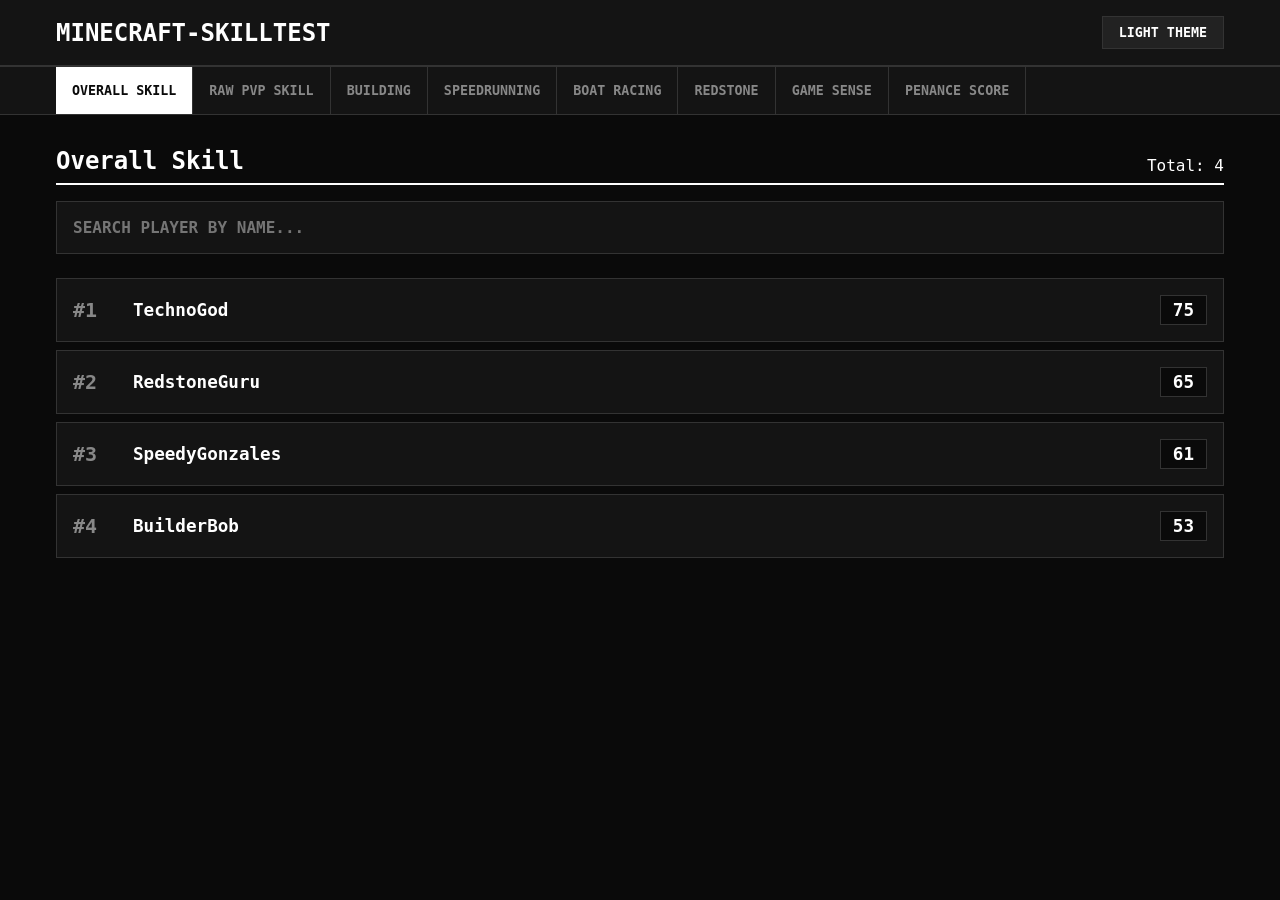
==== index.html @ a8b919a3 "Add files via upload" ====
<!DOCTYPE html>
<html lang="en" data-theme="dark">
<head>
    <meta charset="UTF-8">
    <meta name="viewport" content="width=device-width, initial-scale=1.0">
    <title>Minecraft-SkillTest</title>
    <link rel="stylesheet" href="./styles.css">
</head>
<body>
    <header class="header">
        <div class="container header-flex">
            <h1>Minecraft-SkillTest</h1>
            <button id="theme-btn" class="btn">Light Theme</button>
        </div>
    </header>

    <nav class="nav">
        <div class="container nav-scroll">
            <button class="nav-btn active" data-cat="overall">Overall Skill</button>
            <button class="nav-btn" data-cat="raw_pvp_skill">Raw PvP Skill</button>
            <button class="nav-btn" data-cat="building">Building</button>
            <button class="nav-btn" data-cat="speedrunning">Speedrunning</button>
            <button class="nav-btn" data-cat="boat_racing">Boat Racing</button>
            <button class="nav-btn" data-cat="redstone">Redstone</button>
            <button class="nav-btn" data-cat="game_sense">Game Sense</button>
            <button class="nav-btn" data-cat="penance_score">Penance Score</button>
        </div>
    </nav>

    <main class="container main-content">
        <div class="title-bar">
            <h2 id="view-title">Overall Skill</h2>
            <span id="player-count">Loading...</span>
        </div>
        
        <div class="search-container">
            <input type="text" id="search-input" placeholder="SEARCH PLAYER BY NAME..." autocomplete="off">
        </div>

        <div id="list-container" class="list-wrapper"></div>
    </main>

    <div id="modal" class="modal-bg" style="display: none;">
        <div class="modal-window">
            <div class="modal-header">
                <h2 id="modal-name">Player Name</h2>
                <button id="modal-remove" class="btn btn-remove">Remove</button>
            </div>
            <div id="modal-stats" class="modal-grid"></div>
        </div>
    </div>

    <script src="./app.js"></script>
</body>
</html>
---- styles.css ----
* {
    margin: 0;
    padding: 0;
    box-sizing: border-box;
    border-radius: 0 !important;
    font-family: monospace, sans-serif;
}

:root {
    --bg: #0a0a0a;
    --panel: #141414;
    --border: #333333;
    --text: #ffffff;
    --text-dim: #888888;
    --btn: #222222;
    --btn-hover: #eeeeee;
    --btn-hover-text: #000000;
}

[data-theme="light"] {
    --bg: #f0f0f0;
    --panel: #ffffff;
    --border: #cccccc;
    --text: #000000;
    --text-dim: #555555;
    --btn: #dddddd;
    --btn-hover: #111111;
    --btn-hover-text: #ffffff;
}

body {
    background-color: var(--bg);
    color: var(--text);
    min-height: 100vh;
}

.container {
    max-width: 1200px;
    margin: 0 auto;
    padding: 0 1rem;
}

.header {
    background: var(--panel);
    border-bottom: 2px solid var(--border);
    padding: 1rem 0;
}

.header-flex {
    display: flex;
    justify-content: space-between;
    align-items: center;
}

.header h1 {
    font-size: 1.5rem;
    text-transform: uppercase;
}

.btn {
    background: var(--btn);
    color: var(--text);
    border: 1px solid var(--border);
    padding: 0.5rem 1rem;
    cursor: pointer;
    font-weight: bold;
    text-transform: uppercase;
}

.btn:hover {
    background: var(--btn-hover);
    color: var(--btn-hover-text);
}

.btn-remove {
    background: #ff3333;
    color: #ffffff;
    border: none;
}

.btn-remove:hover {
    background: #cc0000;
    color: #ffffff;
}

.nav {
    background: var(--panel);
    border-bottom: 1px solid var(--border);
}

.nav-scroll {
    display: flex;
    overflow-x: auto;
}

.nav-btn {
    background: transparent;
    color: var(--text-dim);
    border: none;
    border-right: 1px solid var(--border);
    padding: 1rem;
    cursor: pointer;
    white-space: nowrap;
    text-transform: uppercase;
    font-weight: bold;
}

.nav-btn.active, .nav-btn:hover {
    background: var(--text);
    color: var(--bg);
}

.main-content {
    padding-top: 2rem;
    padding-bottom: 2rem;
}

.title-bar {
    display: flex;
    justify-content: space-between;
    align-items: flex-end;
    margin-bottom: 1rem;
    border-bottom: 2px solid var(--text);
    padding-bottom: 0.5rem;
}

.search-container {
    margin-bottom: 1.5rem;
}

#search-input {
    width: 100%;
    padding: 1rem;
    background: var(--panel);
    border: 1px solid var(--border);
    color: var(--text);
    font-size: 1rem;
    font-weight: bold;
    text-transform: uppercase;
}

#search-input:focus {
    border-color: var(--text);
    outline: none;
}

.list-wrapper {
    display: flex;
    flex-direction: column;
    gap: 0.5rem;
}

.list-row {
    display: flex;
    align-items: center;
    background: var(--panel);
    border: 1px solid var(--border);
    padding: 1rem;
    cursor: pointer;
    transition: border-color 0.1s ease;
}

.list-row:hover {
    border-color: var(--text);
}

.list-rank {
    width: 60px;
    font-size: 1.25rem;
    font-weight: bold;
    color: var(--text-dim);
}

.list-name {
    flex: 1;
    font-size: 1.1rem;
    font-weight: bold;
}

.list-score {
    font-size: 1.1rem;
    font-weight: bold;
    background: var(--bg);
    padding: 0.25rem 0.75rem;
    border: 1px solid var(--border);
}

.modal-bg {
    position: fixed;
    top: 0;
    left: 0;
    width: 100vw;
    height: 100vh;
    background: rgba(0,0,0,0.8);
    align-items: center;
    justify-content: center;
    z-index: 1000;
}

.modal-window {
    background: var(--bg);
    border: 2px solid var(--border);
    width: 100%;
    max-width: 500px;
    padding: 1.5rem;
}

.modal-header {
    display: flex;
    justify-content: space-between;
    align-items: center;
    margin-bottom: 1.5rem;
    border-bottom: 1px solid var(--border);
    padding-bottom: 0.5rem;
}

.modal-grid {
    display: grid;
    grid-template-columns: 1fr 1fr;
    gap: 1rem;
}

.stat-box {
    background: var(--panel);
    border: 1px solid var(--border);
    padding: 0.5rem;
}

.stat-name {
    font-size: 0.7rem;
    color: var(--text-dim);
    text-transform: uppercase;
}

.stat-val {
    font-size: 1.2rem;
    font-weight: bold;
}
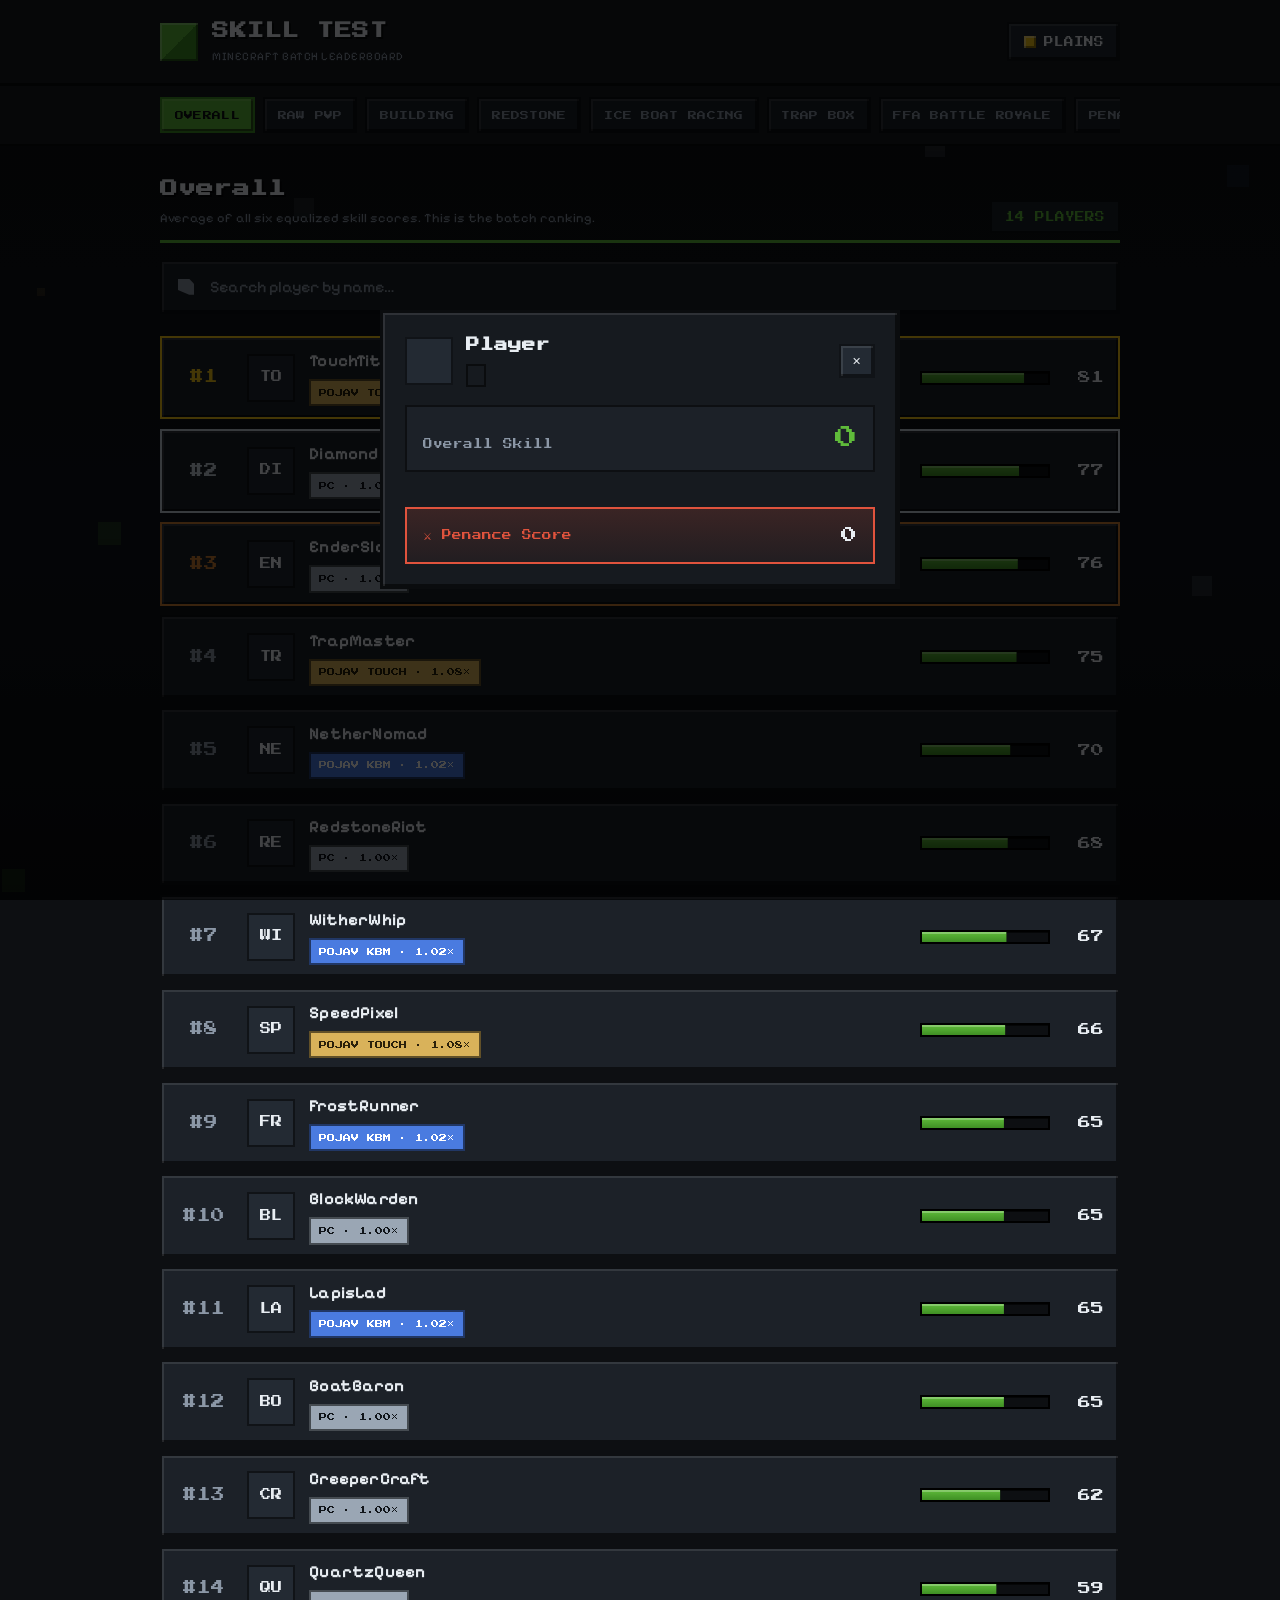
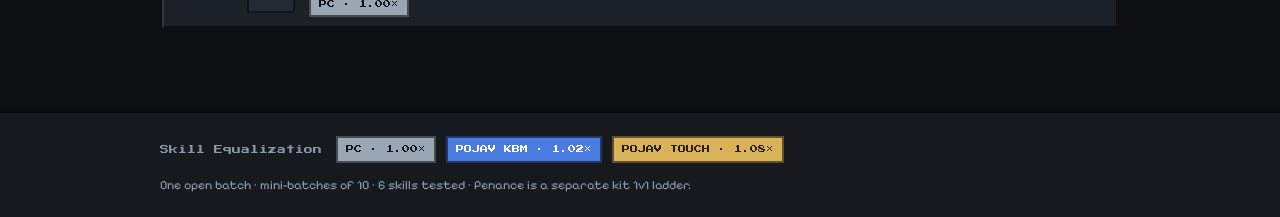
==== commit a1aa3940: "Redesign as polished Minecraft in-game UI skill-test leaderboard - Blocky pixel world: beveled slots" ====
--- a/index.html
+++ b/index.html
@@ -1,55 +1,95 @@
 <!DOCTYPE html>
 <html lang="en" data-theme="dark">
 <head>
-    <meta charset="UTF-8">
-    <meta name="viewport" content="width=device-width, initial-scale=1.0">
-    <title>Minecraft-SkillTest</title>
-    <link rel="stylesheet" href="./styles.css">
+  <meta charset="UTF-8">
+  <meta name="viewport" content="width=device-width, initial-scale=1.0">
+  <title>Minecraft Skill Test — Batch Leaderboard</title>
+  <meta name="description" content="Open Minecraft skill-test batch leaderboard. Players ranked by equalized scores across six tested skills.">
+  <link rel="preconnect" href="https://fonts.googleapis.com">
+  <link rel="preconnect" href="https://fonts.gstatic.com" crossorigin>
+  <link href="https://fonts.googleapis.com/css2?family=Press+Start+2P&family=Pixelify+Sans:wght@400;500;600;700&display=swap" rel="stylesheet">
+  <link rel="stylesheet" href="./styles.css">
 </head>
 <body>
-    <header class="header">
-        <div class="container header-flex">
-            <h1>Minecraft-SkillTest</h1>
-            <button id="theme-btn" class="btn">Light Theme</button>
+  <canvas id="bg-canvas" aria-hidden="true"></canvas>
+
+  <header class="site-header">
+    <div class="container header-inner">
+      <div class="brand">
+        <span class="brand-block" aria-hidden="true"></span>
+        <div class="brand-text">
+          <h1>SKILL TEST</h1>
+          <p class="brand-sub">Minecraft Batch Leaderboard</p>
         </div>
-    </header>
+      </div>
+      <button id="theme-btn" class="pixel-btn theme-toggle" type="button" aria-label="Toggle theme">
+        <span class="theme-icon" aria-hidden="true"></span>
+        <span class="theme-label">PLAINS</span>
+      </button>
+    </div>
+  </header>
 
-    <nav class="nav">
-        <div class="container nav-scroll">
-            <button class="nav-btn active" data-cat="overall">Overall Skill</button>
-            <button class="nav-btn" data-cat="raw_pvp_skill">Raw PvP Skill</button>
-            <button class="nav-btn" data-cat="building">Building</button>
-            <button class="nav-btn" data-cat="speedrunning">Speedrunning</button>
-            <button class="nav-btn" data-cat="boat_racing">Boat Racing</button>
-            <button class="nav-btn" data-cat="redstone">Redstone</button>
-            <button class="nav-btn" data-cat="game_sense">Game Sense</button>
-            <button class="nav-btn" data-cat="penance_score">Penance Score</button>
-        </div>
-    </nav>
+  <nav class="cat-nav" aria-label="Skill categories">
+    <div class="container cat-scroll" id="cat-tabs"></div>
+  </nav>
 
-    <main class="container main-content">
-        <div class="title-bar">
-            <h2 id="view-title">Overall Skill</h2>
-            <span id="player-count">Loading...</span>
-        </div>
-        
-        <div class="search-container">
-            <input type="text" id="search-input" placeholder="SEARCH PLAYER BY NAME..." autocomplete="off">
-        </div>
+  <main class="container main">
+    <section class="board-head">
+      <div>
+        <h2 id="view-title">Overall Skill</h2>
+        <p id="view-desc" class="view-desc"></p>
+      </div>
+      <div class="board-meta">
+        <span id="player-count" class="count-pill">—</span>
+      </div>
+    </section>
 
-        <div id="list-container" class="list-wrapper"></div>
-    </main>
-
-    <div id="modal" class="modal-bg" style="display: none;">
-        <div class="modal-window">
-            <div class="modal-header">
-                <h2 id="modal-name">Player Name</h2>
-                <button id="modal-remove" class="btn btn-remove">Remove</button>
-            </div>
-            <div id="modal-stats" class="modal-grid"></div>
-        </div>
+    <div class="search-wrap">
+      <span class="search-icon" aria-hidden="true"></span>
+      <input type="search" id="search-input" placeholder="Search player by name…" autocomplete="off" aria-label="Search players">
     </div>
 
-    <script src="./app.js"></script>
+    <ol id="list-container" class="rank-list" aria-live="polite"></ol>
+
+    <p id="empty-state" class="empty-state" hidden>No players match that name.</p>
+  </main>
+
+  <footer class="site-footer">
+    <div class="container footer-inner">
+      <div class="legend">
+        <span class="legend-title">Skill Equalization</span>
+        <span class="badge badge-pc">PC · 1.00×</span>
+        <span class="badge badge-kbm">Pojav KBM · 1.02×</span>
+        <span class="badge badge-touch">Pojav Touch · 1.08×</span>
+      </div>
+      <p class="footer-note">One open batch · mini-batches of 10 · 6 skills tested · Penance is a separate kit 1v1 ladder.</p>
+    </div>
+  </footer>
+
+  <div id="modal" class="modal-bg" hidden>
+    <div class="modal-window" role="dialog" aria-modal="true" aria-labelledby="modal-name">
+      <div class="modal-header">
+        <div class="modal-id">
+          <img id="modal-head" class="modal-head" alt="" width="48" height="48" src="data:image/svg+xml,%3Csvg xmlns='http://www.w3.org/2000/svg' width='48' height='48'%3E%3C/svg%3E">
+          <div>
+            <h3 id="modal-name">Player</h3>
+            <span id="modal-platform" class="badge"></span>
+          </div>
+        </div>
+        <button id="modal-close" class="pixel-btn modal-close" type="button" aria-label="Close">✕</button>
+      </div>
+      <div class="modal-overall">
+        <span class="modal-overall-label">Overall Skill</span>
+        <span id="modal-overall" class="modal-overall-val">0</span>
+      </div>
+      <div id="modal-stats" class="stat-grid"></div>
+      <div id="modal-penance" class="penance-row" hidden>
+        <span class="penance-label">⚔ Penance Score</span>
+        <span id="modal-penance-val" class="penance-val">0</span>
+      </div>
+    </div>
+  </div>
+
+  <script src="./app.js"></script>
 </body>
 </html>
--- a/styles.css
+++ b/styles.css
@@ -1,238 +1,419 @@
-* {
-    margin: 0;
-    padding: 0;
-    box-sizing: border-box;
-    border-radius: 0 !important;
-    font-family: monospace, sans-serif;
-}
+/* ============================================================
+   Minecraft Skill Test — in-game UI world
+   Right angles only. Beveled slots. Grass-green accent.
+   ============================================================ */
 
 :root {
-    --bg: #0a0a0a;
-    --panel: #141414;
-    --border: #333333;
-    --text: #ffffff;
-    --text-dim: #888888;
-    --btn: #222222;
-    --btn-hover: #eeeeee;
-    --btn-hover-text: #000000;
+  --bg: #0d0f12;
+  --bg-grad: #0d0f12 0%, #11151a 60%, #0a0c0f 100%;
+  --panel: #161a1f;
+  --slot: #1c2128;
+  --slot-2: #232a33;
+  --line-light: rgba(255, 255, 255, 0.10);
+  --line-dark: rgba(0, 0, 0, 0.55);
+  --text: #e8edf2;
+  --text-dim: #8b97a6;
+  --grass: #5fbb3a;
+  --grass-dk: #3f8f24;
+  --gold: #f5c518;
+  --silver: #c7d0db;
+  --bronze: #cd7f32;
+  --lapis: #4a7be0;
+  --sand: #d9b25a;
+  --stone: #9aa6b4;
+  --danger: #e0533d;
+  --shadow: 0 10px 30px rgba(0, 0, 0, 0.45);
+  --font-pixel: "Press Start 2P", monospace;
+  --font-body: "Pixelify Sans", "Inter", system-ui, -apple-system, sans-serif;
 }
 
 [data-theme="light"] {
-    --bg: #f0f0f0;
-    --panel: #ffffff;
-    --border: #cccccc;
-    --text: #000000;
-    --text-dim: #555555;
-    --btn: #dddddd;
-    --btn-hover: #111111;
-    --btn-hover-text: #ffffff;
-}
+  --bg: #d7e0cd;
+  --bg-grad: #d7e0cd 0%, #e7ecdf 55%, #cdd8c1 100%;
+  --panel: #eef2ea;
+  --slot: #ffffff;
+  --slot-2: #f3f6ef;
+  --line-light: rgba(255, 255, 255, 0.9);
+  --line-dark: rgba(70, 90, 60, 0.35);
+  --text: #1c241c;
+  --text-dim: #5c6b54;
+  --grass: #3f8f24;
+  --grass-dk: #2f6e1a;
+  --shadow: 0 10px 30px rgba(60, 80, 50, 0.25);
+}
+
+* { margin: 0; padding: 0; box-sizing: border-box; border-radius: 0 !important; }
+
+html { scroll-behavior: smooth; }
 
 body {
-    background-color: var(--bg);
-    color: var(--text);
-    min-height: 100vh;
-}
-
-.container {
-    max-width: 1200px;
-    margin: 0 auto;
-    padding: 0 1rem;
-}
-
-.header {
-    background: var(--panel);
-    border-bottom: 2px solid var(--border);
-    padding: 1rem 0;
-}
-
-.header-flex {
-    display: flex;
-    justify-content: space-between;
-    align-items: center;
-}
-
-.header h1 {
-    font-size: 1.5rem;
-    text-transform: uppercase;
-}
-
-.btn {
-    background: var(--btn);
-    color: var(--text);
-    border: 1px solid var(--border);
-    padding: 0.5rem 1rem;
-    cursor: pointer;
-    font-weight: bold;
-    text-transform: uppercase;
-}
-
-.btn:hover {
-    background: var(--btn-hover);
-    color: var(--btn-hover-text);
-}
-
-.btn-remove {
-    background: #ff3333;
-    color: #ffffff;
-    border: none;
-}
-
-.btn-remove:hover {
-    background: #cc0000;
-    color: #ffffff;
-}
-
-.nav {
-    background: var(--panel);
-    border-bottom: 1px solid var(--border);
-}
-
-.nav-scroll {
-    display: flex;
-    overflow-x: auto;
-}
-
-.nav-btn {
-    background: transparent;
-    color: var(--text-dim);
-    border: none;
-    border-right: 1px solid var(--border);
-    padding: 1rem;
-    cursor: pointer;
-    white-space: nowrap;
-    text-transform: uppercase;
-    font-weight: bold;
-}
-
-.nav-btn.active, .nav-btn:hover {
-    background: var(--text);
-    color: var(--bg);
-}
-
-.main-content {
-    padding-top: 2rem;
-    padding-bottom: 2rem;
-}
-
-.title-bar {
-    display: flex;
-    justify-content: space-between;
-    align-items: flex-end;
-    margin-bottom: 1rem;
-    border-bottom: 2px solid var(--text);
-    padding-bottom: 0.5rem;
-}
-
-.search-container {
-    margin-bottom: 1.5rem;
-}
-
+  font-family: var(--font-body);
+  background: var(--bg);
+  background-image: linear-gradient(var(--bg-grad));
+  background-attachment: fixed;
+  color: var(--text);
+  min-height: 100vh;
+  line-height: 1.5;
+  -webkit-font-smoothing: antialiased;
+  overflow-x: hidden;
+}
+
+#bg-canvas {
+  position: fixed;
+  inset: 0;
+  width: 100%;
+  height: 100%;
+  z-index: 0;
+  pointer-events: none;
+  opacity: 0.5;
+}
+
+.container { width: min(960px, 92vw); margin: 0 auto; }
+
+/* ---------- Bevel helper (Minecraft slot look) ---------- */
+.bevel,
+.pixel-btn,
+.cat-tab,
+.rank-row,
+.search-wrap,
+.modal-window,
+.stat-cell {
+  box-shadow:
+    inset 2px 2px 0 var(--line-light),
+    inset -2px -2px 0 var(--line-dark);
+}
+
+/* ---------- Header ---------- */
+.site-header {
+  position: relative;
+  z-index: 2;
+  background: var(--panel);
+  border-bottom: 3px solid var(--line-dark);
+  box-shadow: 0 4px 0 rgba(0, 0, 0, 0.35);
+}
+.header-inner {
+  display: flex;
+  align-items: center;
+  justify-content: space-between;
+  padding: 1.1rem 0;
+  gap: 1rem;
+}
+.brand { display: flex; align-items: center; gap: 0.9rem; }
+.brand-block {
+  width: 38px; height: 38px;
+  background:
+    linear-gradient(135deg, var(--grass) 0 50%, var(--grass-dk) 50% 100%);
+  box-shadow: inset 2px 2px 0 rgba(255,255,255,.25), inset -2px -2px 0 rgba(0,0,0,.4);
+  animation: bob 3.2s ease-in-out infinite;
+}
+@keyframes bob { 0%,100% { transform: translateY(0); } 50% { transform: translateY(-4px); } }
+.brand-text h1 {
+  font-family: var(--font-pixel);
+  font-size: 1.05rem;
+  letter-spacing: 0.5px;
+  color: var(--text);
+  text-shadow: 2px 2px 0 var(--line-dark);
+}
+.brand-sub {
+  font-size: 0.72rem;
+  color: var(--text-dim);
+  letter-spacing: 0.5px;
+  margin-top: 0.35rem;
+  text-transform: uppercase;
+}
+
+/* ---------- Pixel buttons ---------- */
+.pixel-btn {
+  font-family: var(--font-pixel);
+  font-size: 0.6rem;
+  color: var(--text);
+  background: var(--slot-2);
+  border: 2px solid var(--line-dark);
+  padding: 0.7rem 0.9rem;
+  cursor: pointer;
+  display: inline-flex;
+  align-items: center;
+  gap: 0.5rem;
+  text-transform: uppercase;
+  transition: transform 0.08s ease, background 0.15s ease;
+}
+.pixel-btn:hover { background: var(--slot); transform: translateY(-1px); }
+.pixel-btn:active { transform: translateY(1px); box-shadow: inset 3px 3px 0 var(--line-dark); }
+.theme-toggle .theme-icon {
+  width: 12px; height: 12px;
+  background: var(--gold);
+  box-shadow: inset 2px 2px 0 rgba(255,255,255,.4), inset -2px -2px 0 rgba(0,0,0,.4);
+}
+[data-theme="light"] .theme-toggle .theme-icon { background: #f2c94c; border-radius: 50% !important; }
+
+/* ---------- Category nav ---------- */
+.cat-nav {
+  position: relative;
+  z-index: 2;
+  background: var(--panel);
+  border-bottom: 2px solid var(--line-dark);
+}
+.cat-scroll {
+  display: flex;
+  gap: 0.5rem;
+  overflow-x: auto;
+  padding: 0.7rem 0;
+  scrollbar-width: thin;
+}
+.cat-tab {
+  flex: 0 0 auto;
+  font-family: var(--font-pixel);
+  font-size: 0.55rem;
+  letter-spacing: 0.3px;
+  color: var(--text-dim);
+  background: var(--slot);
+  border: 2px solid var(--line-dark);
+  padding: 0.7rem 0.8rem;
+  cursor: pointer;
+  white-space: nowrap;
+  text-transform: uppercase;
+  transition: color 0.12s ease, background 0.12s ease, transform 0.08s ease;
+}
+.cat-tab:hover { color: var(--text); transform: translateY(-1px); }
+.cat-tab.active {
+  color: #0d0f12;
+  background: var(--grass);
+  border-color: var(--grass-dk);
+  text-shadow: none;
+}
+[data-theme="light"] .cat-tab.active { color: #fff; }
+
+/* ---------- Main ---------- */
+.main { position: relative; z-index: 2; padding: 1.8rem 0 3rem; }
+.board-head {
+  display: flex;
+  align-items: flex-end;
+  justify-content: space-between;
+  gap: 1rem;
+  margin-bottom: 1.1rem;
+  border-bottom: 3px solid var(--grass);
+  padding-bottom: 0.7rem;
+}
+.board-head h2 {
+  font-family: var(--font-pixel);
+  font-size: 1.1rem;
+  color: var(--text);
+  text-shadow: 2px 2px 0 var(--line-dark);
+}
+.view-desc { font-size: 0.8rem; color: var(--text-dim); margin-top: 0.5rem; max-width: 60ch; }
+.count-pill {
+  font-family: var(--font-pixel);
+  font-size: 0.6rem;
+  background: var(--slot);
+  border: 2px solid var(--line-dark);
+  padding: 0.6rem 0.8rem;
+  color: var(--grass);
+  white-space: nowrap;
+}
+
+/* ---------- Search ---------- */
+.search-wrap {
+  position: relative;
+  background: var(--slot);
+  border: 2px solid var(--line-dark);
+  margin-bottom: 1.4rem;
+  display: flex;
+  align-items: center;
+}
+.search-icon {
+  width: 16px; height: 16px;
+  margin-left: 1rem;
+  background: var(--text-dim);
+  clip-path: polygon(0 0, 70% 0, 100% 30%, 100% 100%, 70% 100%, 0 70%);
+  flex: 0 0 auto;
+}
 #search-input {
-    width: 100%;
-    padding: 1rem;
-    background: var(--panel);
-    border: 1px solid var(--border);
-    color: var(--text);
-    font-size: 1rem;
-    font-weight: bold;
-    text-transform: uppercase;
-}
-
-#search-input:focus {
-    border-color: var(--text);
-    outline: none;
-}
-
-.list-wrapper {
-    display: flex;
-    flex-direction: column;
-    gap: 0.5rem;
-}
-
-.list-row {
-    display: flex;
-    align-items: center;
-    background: var(--panel);
-    border: 1px solid var(--border);
-    padding: 1rem;
-    cursor: pointer;
-    transition: border-color 0.1s ease;
-}
-
-.list-row:hover {
-    border-color: var(--text);
-}
-
-.list-rank {
-    width: 60px;
-    font-size: 1.25rem;
-    font-weight: bold;
-    color: var(--text-dim);
-}
-
-.list-name {
-    flex: 1;
-    font-size: 1.1rem;
-    font-weight: bold;
-}
-
-.list-score {
-    font-size: 1.1rem;
-    font-weight: bold;
-    background: var(--bg);
-    padding: 0.25rem 0.75rem;
-    border: 1px solid var(--border);
-}
-
+  flex: 1;
+  background: transparent;
+  border: none;
+  outline: none;
+  color: var(--text);
+  font-family: var(--font-body);
+  font-size: 1rem;
+  font-weight: 600;
+  padding: 0.95rem 1rem;
+}
+#search-input::placeholder { color: var(--text-dim); font-weight: 500; }
+
+/* ---------- Rank list ---------- */
+.rank-list { list-style: none; display: flex; flex-direction: column; gap: 0.6rem; }
+.rank-row {
+  display: grid;
+  grid-template-columns: 56px 48px 1fr auto;
+  align-items: center;
+  gap: 0.9rem;
+  background: var(--slot);
+  border: 2px solid var(--line-dark);
+  padding: 0.7rem 0.9rem;
+  cursor: pointer;
+  transition: transform 0.1s ease, border-color 0.12s ease, background 0.12s ease;
+  animation: rise 0.4s cubic-bezier(0.16, 1, 0.3, 1) both;
+}
+@keyframes rise {
+  from { opacity: 0; transform: translateY(14px); }
+  to { opacity: 1; transform: translateY(0); }
+}
+.rank-row:hover { transform: translateY(-2px); border-color: var(--grass); background: var(--slot-2); }
+.rank-row:focus-visible { outline: 3px solid var(--grass); outline-offset: 2px; }
+
+.rank-num {
+  font-family: var(--font-pixel);
+  font-size: 0.85rem;
+  text-align: center;
+  color: var(--text-dim);
+}
+.rank-row.top1 .rank-num { color: var(--gold); }
+.rank-row.top2 .rank-num { color: var(--silver); }
+.rank-row.top3 .rank-num { color: var(--bronze); }
+.rank-row.top1, .rank-row.top2, .rank-row.top3 {
+  border-color: currentColor;
+}
+.rank-row.top1 { border-color: var(--gold); }
+.rank-row.top2 { border-color: var(--silver); }
+.rank-row.top3 { border-color: var(--bronze); }
+
+.avatar {
+  width: 48px; height: 48px;
+  background: var(--slot-2);
+  border: 2px solid var(--line-dark);
+  object-fit: cover;
+  image-rendering: pixelated;
+}
+.avatar-fallback {
+  display: flex; align-items: center; justify-content: center;
+  font-family: var(--font-pixel); font-size: 0.7rem; color: var(--text);
+}
+
+.player-main { min-width: 0; }
+.player-name {
+  font-weight: 800;
+  font-size: 1.05rem;
+  letter-spacing: 0.2px;
+  white-space: nowrap; overflow: hidden; text-overflow: ellipsis;
+}
+.player-sub { display: flex; align-items: center; gap: 0.5rem; margin-top: 0.3rem; }
+
+/* XP-bar score */
+.score-wrap { display: flex; align-items: center; gap: 0.7rem; }
+.xp-track {
+  width: 130px; height: 14px;
+  background: var(--line-dark);
+  border: 2px solid #000;
+  box-shadow: inset 1px 1px 0 rgba(0,0,0,.6);
+  overflow: hidden;
+}
+.xp-fill {
+  height: 100%;
+  width: 100%;
+  transform: scaleX(0);
+  transform-origin: left center;
+  background: linear-gradient(180deg, var(--grass) 0%, var(--grass-dk) 100%);
+  box-shadow: inset 0 2px 0 rgba(255,255,255,.25);
+  transition: transform 0.6s cubic-bezier(0.16, 1, 0.3, 1);
+}
+.score-num {
+  font-family: var(--font-pixel);
+  font-size: 0.8rem;
+  color: var(--text);
+  min-width: 42px;
+  text-align: right;
+}
+
+/* ---------- Badges ---------- */
+.badge {
+  font-family: var(--font-pixel);
+  font-size: 0.5rem;
+  padding: 0.35rem 0.5rem;
+  border: 2px solid var(--line-dark);
+  text-transform: uppercase;
+  white-space: nowrap;
+}
+.badge-pc { background: var(--stone); color: #11151a; }
+.badge-kbm { background: var(--lapis); color: #fff; }
+.badge-touch { background: var(--sand); color: #2a200a; }
+
+/* ---------- Empty ---------- */
+.empty-state {
+  text-align: center;
+  color: var(--text-dim);
+  font-family: var(--font-pixel);
+  font-size: 0.7rem;
+  padding: 3rem 1rem;
+}
+
+/* ---------- Footer ---------- */
+.site-footer {
+  position: relative; z-index: 2;
+  background: var(--panel);
+  border-top: 3px solid var(--line-dark);
+  margin-top: 2rem;
+  padding: 1.4rem 0;
+}
+.footer-inner { display: flex; flex-direction: column; gap: 0.8rem; }
+.legend { display: flex; flex-wrap: wrap; align-items: center; gap: 0.6rem; }
+.legend-title { font-family: var(--font-pixel); font-size: 0.55rem; color: var(--text-dim); margin-right: 0.3rem; }
+.footer-note { font-size: 0.78rem; color: var(--text-dim); }
+
+/* ---------- Modal ---------- */
 .modal-bg {
-    position: fixed;
-    top: 0;
-    left: 0;
-    width: 100vw;
-    height: 100vh;
-    background: rgba(0,0,0,0.8);
-    align-items: center;
-    justify-content: center;
-    z-index: 1000;
-}
-
+  position: fixed; inset: 0;
+  background: rgba(0, 0, 0, 0.72);
+  display: flex; align-items: center; justify-content: center;
+  z-index: 50; padding: 1rem;
+  animation: fade 0.2s ease both;
+}
+@keyframes fade { from { opacity: 0; } to { opacity: 1; } }
 .modal-window {
-    background: var(--bg);
-    border: 2px solid var(--border);
-    width: 100%;
-    max-width: 500px;
-    padding: 1.5rem;
-}
-
-.modal-header {
-    display: flex;
-    justify-content: space-between;
-    align-items: center;
-    margin-bottom: 1.5rem;
-    border-bottom: 1px solid var(--border);
-    padding-bottom: 0.5rem;
-}
-
-.modal-grid {
-    display: grid;
-    grid-template-columns: 1fr 1fr;
-    gap: 1rem;
-}
-
-.stat-box {
-    background: var(--panel);
-    border: 1px solid var(--border);
-    padding: 0.5rem;
-}
-
-.stat-name {
-    font-size: 0.7rem;
-    color: var(--text-dim);
-    text-transform: uppercase;
-}
-
-.stat-val {
-    font-size: 1.2rem;
-    font-weight: bold;
-}
+  width: min(520px, 94vw);
+  background: var(--panel);
+  border: 3px solid var(--line-dark);
+  padding: 1.4rem;
+  animation: pop 0.25s cubic-bezier(0.16, 1, 0.3, 1) both;
+}
+@keyframes pop { from { transform: scale(0.94); opacity: 0; } to { transform: scale(1); opacity: 1; } }
+.modal-header { display: flex; align-items: center; justify-content: space-between; gap: 1rem; margin-bottom: 1.2rem; }
+.modal-id { display: flex; align-items: center; gap: 0.8rem; }
+.modal-head { width: 48px; height: 48px; border: 2px solid var(--line-dark); image-rendering: pixelated; background: var(--slot-2); }
+.modal-header h3 { font-family: var(--font-pixel); font-size: 0.85rem; color: var(--text); margin-bottom: 0.4rem; }
+.modal-close { padding: 0.5rem 0.7rem; font-size: 0.7rem; }
+.modal-overall {
+  display: flex; align-items: baseline; justify-content: space-between;
+  background: var(--slot); border: 2px solid var(--line-dark);
+  padding: 0.9rem 1rem; margin-bottom: 1.1rem;
+}
+.modal-overall-label { font-family: var(--font-pixel); font-size: 0.6rem; color: var(--text-dim); }
+.modal-overall-val { font-family: var(--font-pixel); font-size: 1.4rem; color: var(--grass); }
+.stat-grid { display: grid; grid-template-columns: 1fr 1fr; gap: 0.7rem; }
+.stat-cell { background: var(--slot); border: 2px solid var(--line-dark); padding: 0.7rem 0.8rem; }
+.stat-name { font-size: 0.72rem; color: var(--text-dim); text-transform: uppercase; letter-spacing: 0.4px; margin-bottom: 0.5rem; }
+.stat-bar { height: 10px; background: var(--line-dark); border: 1px solid #000; overflow: hidden; margin-bottom: 0.4rem; }
+.stat-bar > span { display: block; height: 100%; background: linear-gradient(180deg, var(--grass), var(--grass-dk)); }
+.stat-val { font-family: var(--font-pixel); font-size: 0.7rem; color: var(--text); }
+.penance-row {
+  display: flex; align-items: center; justify-content: space-between;
+  margin-top: 1.1rem; padding: 0.9rem 1rem;
+  background: linear-gradient(180deg, rgba(224,83,61,.18), rgba(224,83,61,.06));
+  border: 2px solid var(--danger);
+}
+.penance-label { font-family: var(--font-pixel); font-size: 0.6rem; color: var(--danger); }
+.penance-val { font-family: var(--font-pixel); font-size: 1rem; color: var(--text); }
+
+/* ---------- Responsive ---------- */
+@media (max-width: 620px) {
+  .brand-text h1 { font-size: 0.8rem; }
+  .brand-sub { display: none; }
+  .board-head { flex-direction: column; align-items: flex-start; gap: 0.6rem; }
+  .rank-row { grid-template-columns: 40px 40px 1fr; }
+  .score-wrap { grid-column: 1 / -1; margin-top: 0.4rem; }
+  .xp-track { flex: 1; width: auto; }
+  .stat-grid { grid-template-columns: 1fr; }
+}
+
+@media (prefers-reduced-motion: reduce) {
+  *, *::before, *::after { animation: none !important; transition: none !important; }
+}
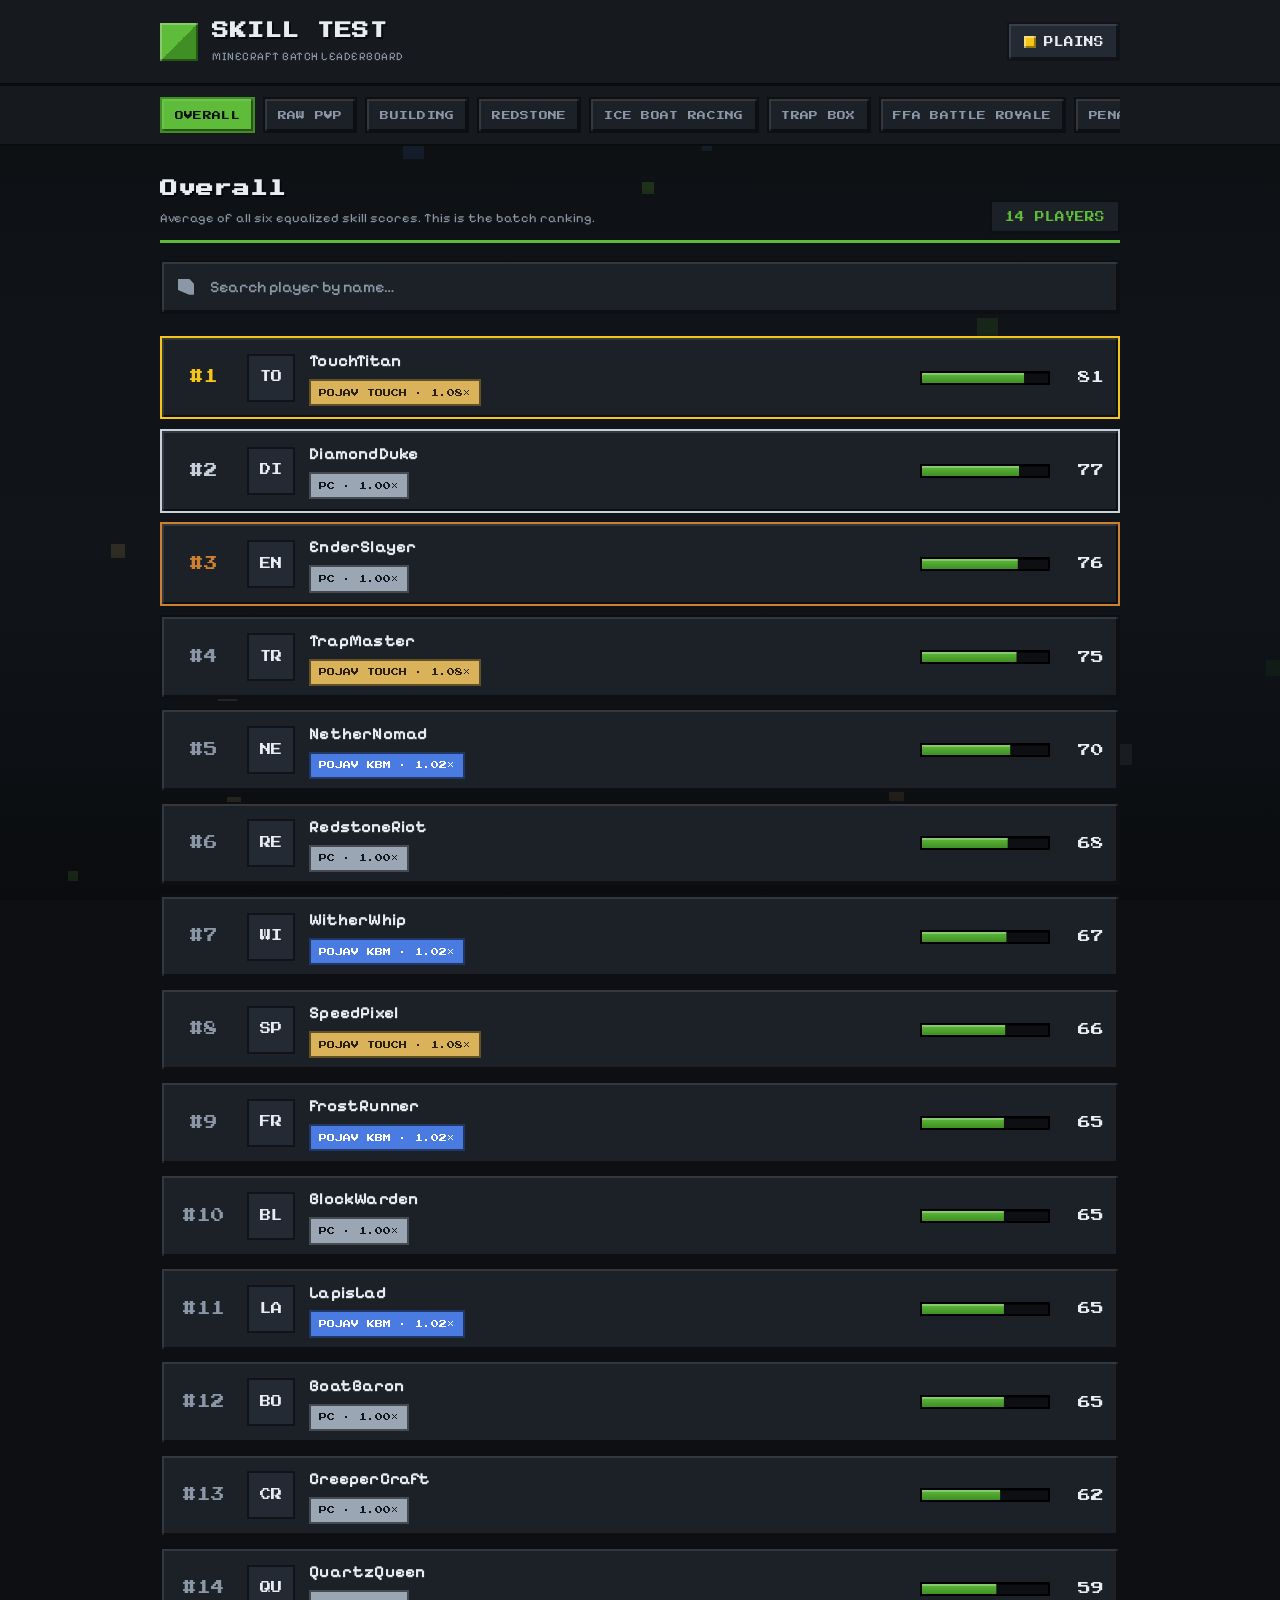
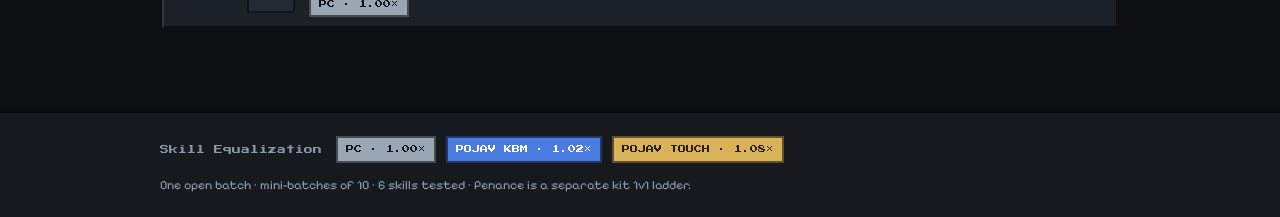
==== commit 2f1e5adc: "Replace hidden-attribute modal with class-based is-open toggle The hidden attribute was being overri" ====
--- a/index.html
+++ b/index.html
@@ -66,7 +66,7 @@
     </div>
   </footer>
 
-  <div id="modal" class="modal-bg" hidden>
+  <div id="modal" class="modal-bg">
     <div class="modal-window" role="dialog" aria-modal="true" aria-labelledby="modal-name">
       <div class="modal-header">
         <div class="modal-id">
@@ -83,7 +83,7 @@
         <span id="modal-overall" class="modal-overall-val">0</span>
       </div>
       <div id="modal-stats" class="stat-grid"></div>
-      <div id="modal-penance" class="penance-row" hidden>
+      <div id="modal-penance" class="penance-row">
         <span class="penance-label">⚔ Penance Score</span>
         <span id="modal-penance-val" class="penance-val">0</span>
       </div>
--- a/styles.css
+++ b/styles.css
@@ -363,10 +363,11 @@
 .modal-bg {
   position: fixed; inset: 0;
   background: rgba(0, 0, 0, 0.72);
-  display: flex; align-items: center; justify-content: center;
+  display: none;
+  align-items: center; justify-content: center;
   z-index: 50; padding: 1rem;
-  animation: fade 0.2s ease both;
-}
+}
+.modal-bg.is-open { display: flex; animation: fade 0.2s ease both; }
 @keyframes fade { from { opacity: 0; } to { opacity: 1; } }
 .modal-window {
   width: min(520px, 94vw);
@@ -395,11 +396,12 @@
 .stat-bar > span { display: block; height: 100%; background: linear-gradient(180deg, var(--grass), var(--grass-dk)); }
 .stat-val { font-family: var(--font-pixel); font-size: 0.7rem; color: var(--text); }
 .penance-row {
-  display: flex; align-items: center; justify-content: space-between;
+  display: none; align-items: center; justify-content: space-between;
   margin-top: 1.1rem; padding: 0.9rem 1rem;
   background: linear-gradient(180deg, rgba(224,83,61,.18), rgba(224,83,61,.06));
   border: 2px solid var(--danger);
 }
+.penance-row.is-visible { display: flex; }
 .penance-label { font-family: var(--font-pixel); font-size: 0.6rem; color: var(--danger); }
 .penance-val { font-family: var(--font-pixel); font-size: 1rem; color: var(--text); }
 
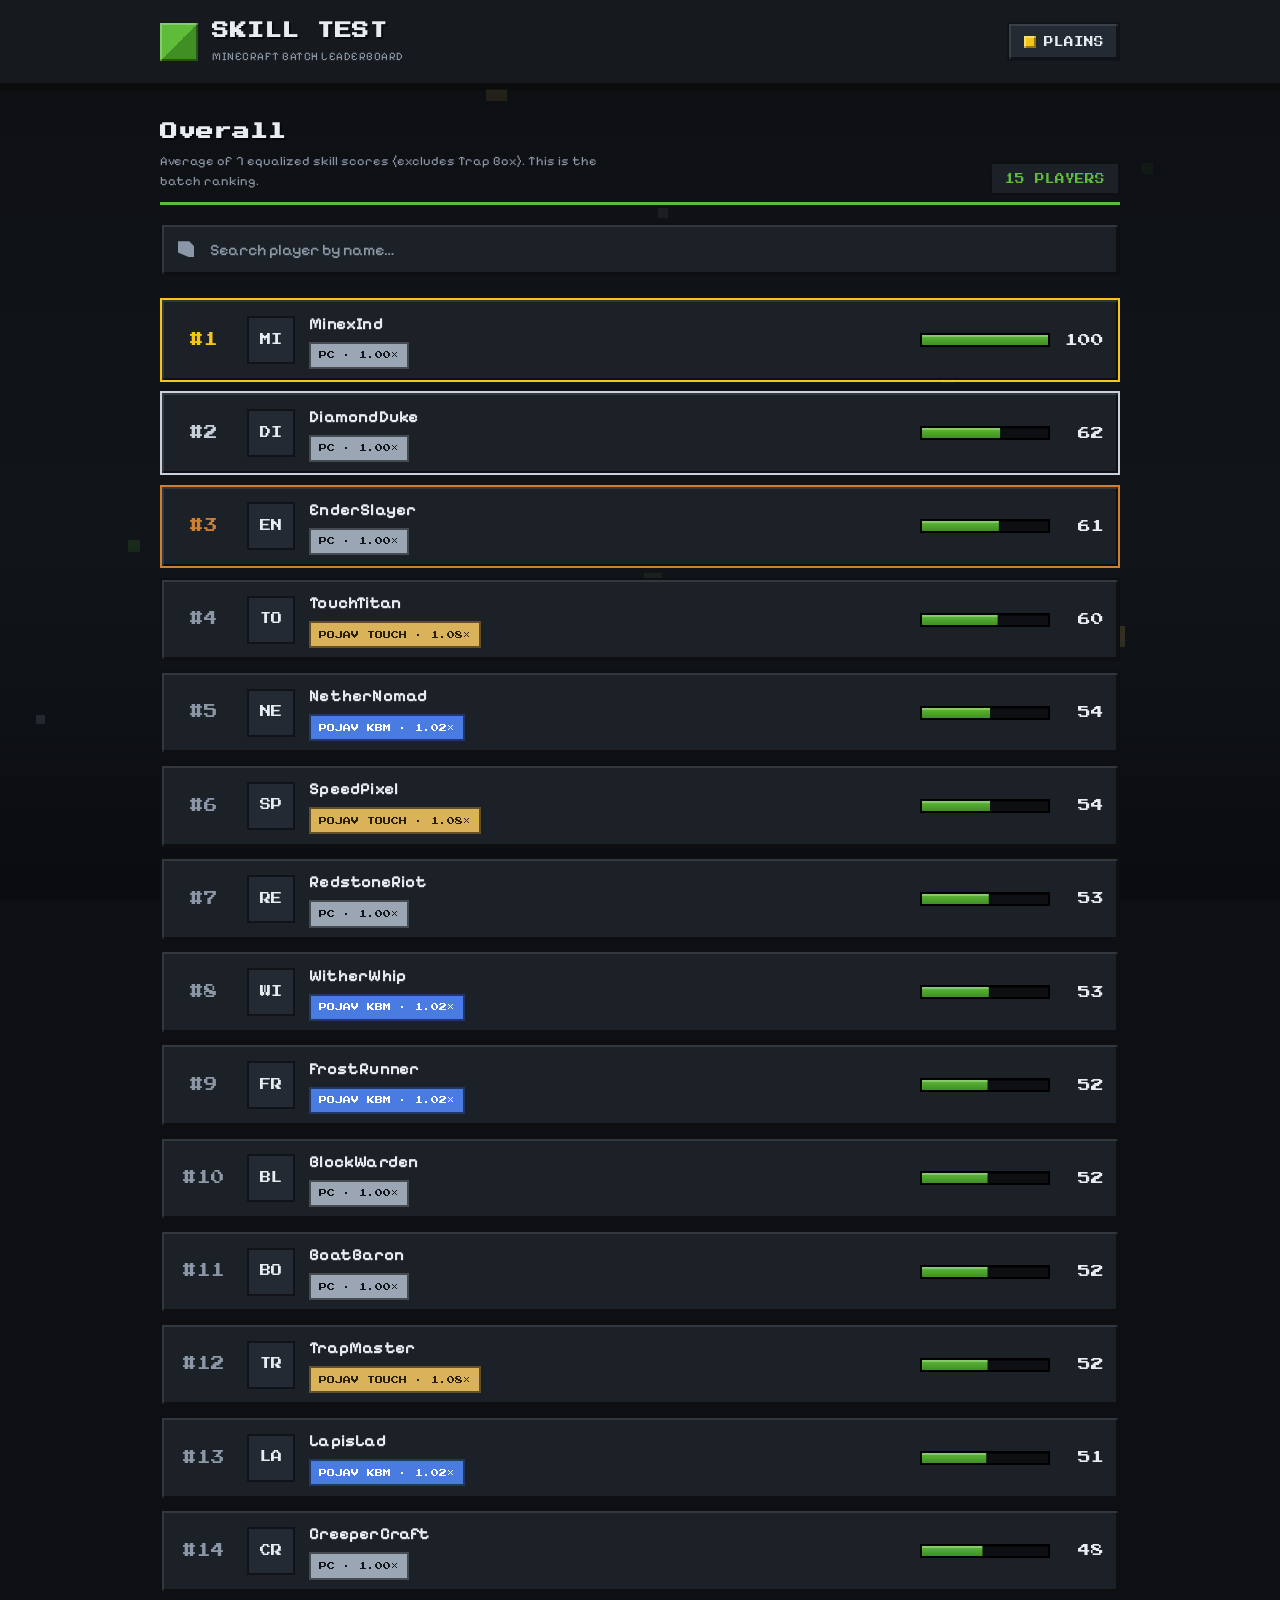
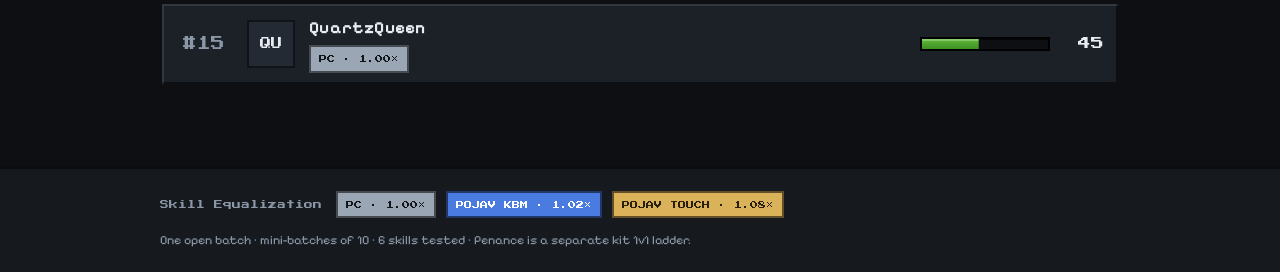
==== commit 0e70930a: "Add cache-busting to CSS link to force browser re-fetch Browser was serving cached old styles.css. A" ====
--- a/index.html
+++ b/index.html
@@ -8,7 +8,7 @@
   <link rel="preconnect" href="https://fonts.googleapis.com">
   <link rel="preconnect" href="https://fonts.gstatic.com" crossorigin>
   <link href="https://fonts.googleapis.com/css2?family=Press+Start+2P&family=Pixelify+Sans:wght@400;500;600;700&display=swap" rel="stylesheet">
-  <link rel="stylesheet" href="./styles.css">
+  <link rel="stylesheet" href="./styles.css?v=2">
 </head>
 <body>
   <canvas id="bg-canvas" aria-hidden="true"></canvas>
--- a/styles.css
+++ b/styles.css
@@ -151,13 +151,13 @@
   position: relative;
   z-index: 2;
   background: var(--panel);
-  border-bottom: 2px solid var(--line-dark);
+  border-bottom: 3px solid var(--line-dark);
 }
 .cat-scroll {
   display: flex;
-  gap: 0.5rem;
+  gap: 0;
   overflow-x: auto;
-  padding: 0.7rem 0;
+  padding: 0;
   scrollbar-width: thin;
 }
 .cat-tab {
@@ -167,18 +167,21 @@
   letter-spacing: 0.3px;
   color: var(--text-dim);
   background: var(--slot);
-  border: 2px solid var(--line-dark);
-  padding: 0.7rem 0.8rem;
+  border: none;
+  border-right: 2px solid var(--line-dark);
+  border-bottom: 3px solid transparent;
+  padding: 1rem 1.2rem;
   cursor: pointer;
   white-space: nowrap;
   text-transform: uppercase;
-  transition: color 0.12s ease, background 0.12s ease, transform 0.08s ease;
-}
-.cat-tab:hover { color: var(--text); transform: translateY(-1px); }
+  transition: color 0.12s ease, background 0.12s ease, border-bottom-color 0.12s ease;
+}
+.cat-tab:last-child { border-right: none; }
+.cat-tab:hover { color: var(--text); background: var(--slot-2); }
 .cat-tab.active {
   color: #0d0f12;
   background: var(--grass);
-  border-color: var(--grass-dk);
+  border-bottom: 3px solid var(--grass-dk);
   text-shadow: none;
 }
 [data-theme="light"] .cat-tab.active { color: #fff; }
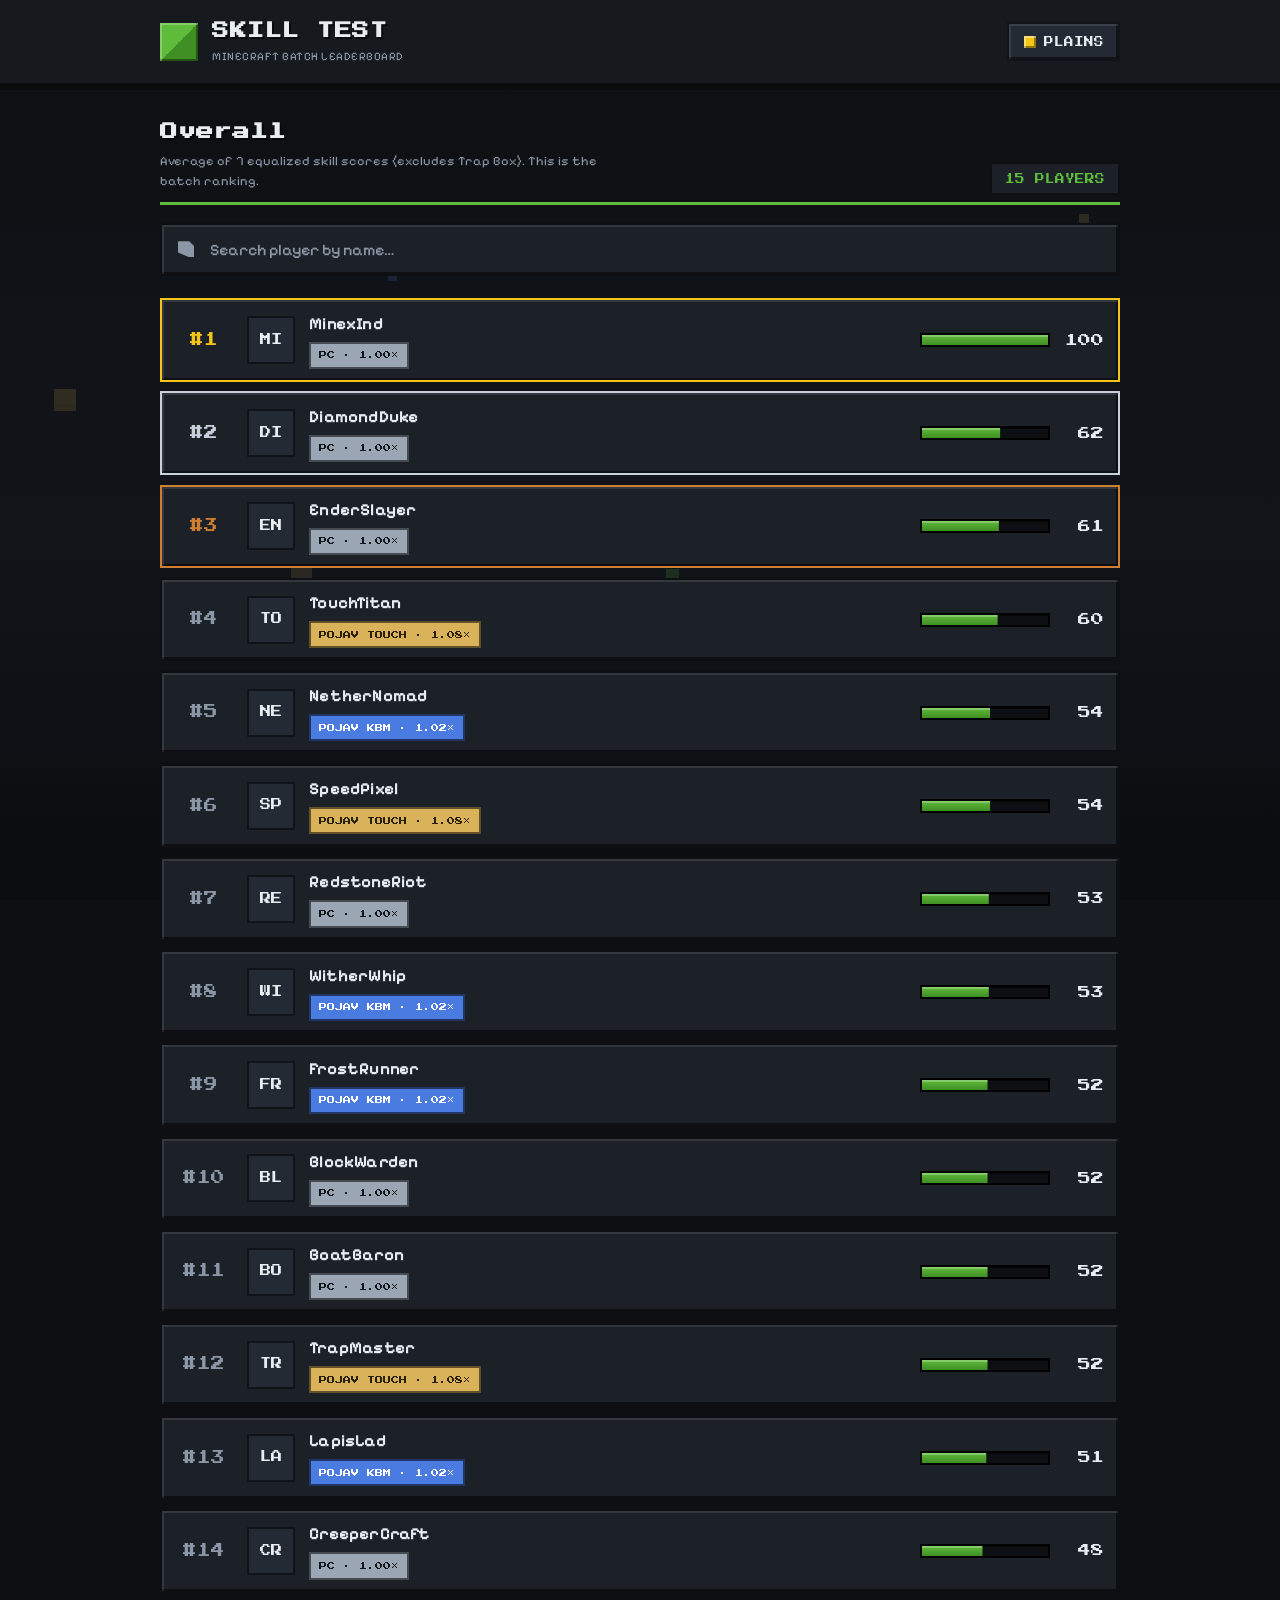
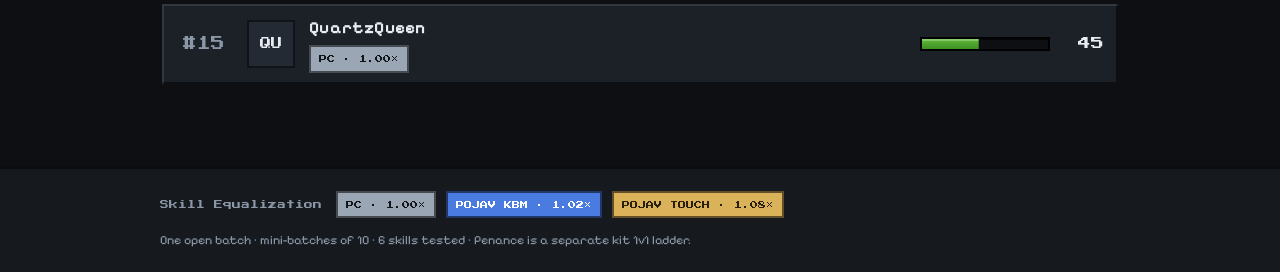
==== commit 04c77bec: "Fix inventory tab styling - remove bevel shadow, flush tabs with dividers" ====
--- a/index.html
+++ b/index.html
@@ -8,7 +8,7 @@
   <link rel="preconnect" href="https://fonts.googleapis.com">
   <link rel="preconnect" href="https://fonts.gstatic.com" crossorigin>
   <link href="https://fonts.googleapis.com/css2?family=Press+Start+2P&family=Pixelify+Sans:wght@400;500;600;700&display=swap" rel="stylesheet">
-  <link rel="stylesheet" href="./styles.css?v=2">
+  <link rel="stylesheet" href="./styles.css?v=3">
 </head>
 <body>
   <canvas id="bg-canvas" aria-hidden="true"></canvas>
--- a/styles.css
+++ b/styles.css
@@ -22,6 +22,8 @@
   --sand: #d9b25a;
   --stone: #9aa6b4;
   --danger: #e0533d;
+  --tab: #171b21;
+  --tab-hover: #232a33;
   --shadow: 0 10px 30px rgba(0, 0, 0, 0.45);
   --font-pixel: "Press Start 2P", monospace;
   --font-body: "Pixelify Sans", "Inter", system-ui, -apple-system, sans-serif;
@@ -39,6 +41,8 @@
   --text-dim: #5c6b54;
   --grass: #3f8f24;
   --grass-dk: #2f6e1a;
+  --tab: #e4e9dc;
+  --tab-hover: #f3f6ef;
   --shadow: 0 10px 30px rgba(60, 80, 50, 0.25);
 }
 
@@ -70,10 +74,12 @@
 
 .container { width: min(960px, 92vw); margin: 0 auto; }
 
-/* ---------- Bevel helper (Minecraft slot look) ---------- */
+/* ---------- Bevel helper (Minecraft slot look) ----------
+   .cat-tab is deliberately excluded: the inset bevel drew a light
+   top/left and dark bottom/right on every tab, which made the strip
+   read as separate buttons instead of one connected tab bar. */
 .bevel,
 .pixel-btn,
-.cat-tab,
 .rank-row,
 .search-wrap,
 .modal-window,
@@ -146,7 +152,7 @@
 }
 [data-theme="light"] .theme-toggle .theme-icon { background: #f2c94c; border-radius: 50% !important; }
 
-/* ---------- Category nav ---------- */
+/* ---------- Category nav (inventory tab strip) ---------- */
 .cat-nav {
   position: relative;
   z-index: 2;
@@ -159,32 +165,74 @@
   overflow-x: auto;
   padding: 0;
   scrollbar-width: thin;
-}
+  scrollbar-color: var(--line-dark) transparent;
+}
+.cat-scroll::-webkit-scrollbar { height: 6px; }
+.cat-scroll::-webkit-scrollbar-track { background: transparent; }
+.cat-scroll::-webkit-scrollbar-thumb { background: var(--line-dark); }
+
+/* One connected bar: tabs are flush, no per-tab border, no bevel.
+   Inactive tabs sit recessed; the active one reads as raised. */
 .cat-tab {
+  position: relative;
   flex: 0 0 auto;
   font-family: var(--font-pixel);
   font-size: 0.55rem;
   letter-spacing: 0.3px;
   color: var(--text-dim);
-  background: var(--slot);
-  border: none;
-  border-right: 2px solid var(--line-dark);
-  border-bottom: 3px solid transparent;
-  padding: 1rem 1.2rem;
+  background: var(--tab);
+  border: 0;
+  margin: 0;
+  padding: 1.05rem 1.25rem;
   cursor: pointer;
   white-space: nowrap;
   text-transform: uppercase;
-  transition: color 0.12s ease, background 0.12s ease, border-bottom-color 0.12s ease;
-}
-.cat-tab:last-child { border-right: none; }
-.cat-tab:hover { color: var(--text); background: var(--slot-2); }
+  box-shadow: inset 0 3px 0 rgba(0, 0, 0, 0.28);
+  transition: color 0.12s ease, background 0.12s ease, box-shadow 0.12s ease;
+}
+
+/* Seam between tabs — inset from top and bottom so it reads as a
+   divider inside one bar, not as a box around each tab. */
+.cat-tab::before {
+  content: "";
+  position: absolute;
+  top: 26%;
+  bottom: 26%;
+  right: 0;
+  width: 2px;
+  background: var(--line-dark);
+}
+.cat-tab:last-child::before,
+.cat-tab.active::before,
+.cat-tab.active + .cat-tab::before { display: none; }
+
+.cat-tab:hover {
+  color: var(--text);
+  background: var(--tab-hover);
+  box-shadow: inset 0 3px 0 rgba(0, 0, 0, 0.18);
+}
+.cat-tab:focus-visible {
+  outline: 2px solid var(--grass);
+  outline-offset: -5px;
+}
+
 .cat-tab.active {
+  z-index: 1;
   color: #0d0f12;
   background: var(--grass);
-  border-bottom: 3px solid var(--grass-dk);
   text-shadow: none;
-}
-[data-theme="light"] .cat-tab.active { color: #fff; }
+  box-shadow:
+    inset 0 3px 0 rgba(255, 255, 255, 0.32),
+    inset 0 -3px 0 var(--grass-dk);
+}
+[data-theme="light"] .cat-tab { box-shadow: inset 0 3px 0 rgba(70, 90, 60, 0.16); }
+[data-theme="light"] .cat-tab:hover { box-shadow: inset 0 3px 0 rgba(70, 90, 60, 0.10); }
+[data-theme="light"] .cat-tab.active {
+  color: #fff;
+  box-shadow:
+    inset 0 3px 0 rgba(255, 255, 255, 0.35),
+    inset 0 -3px 0 var(--grass-dk);
+}
 
 /* ---------- Main ---------- */
 .main { position: relative; z-index: 2; padding: 1.8rem 0 3rem; }
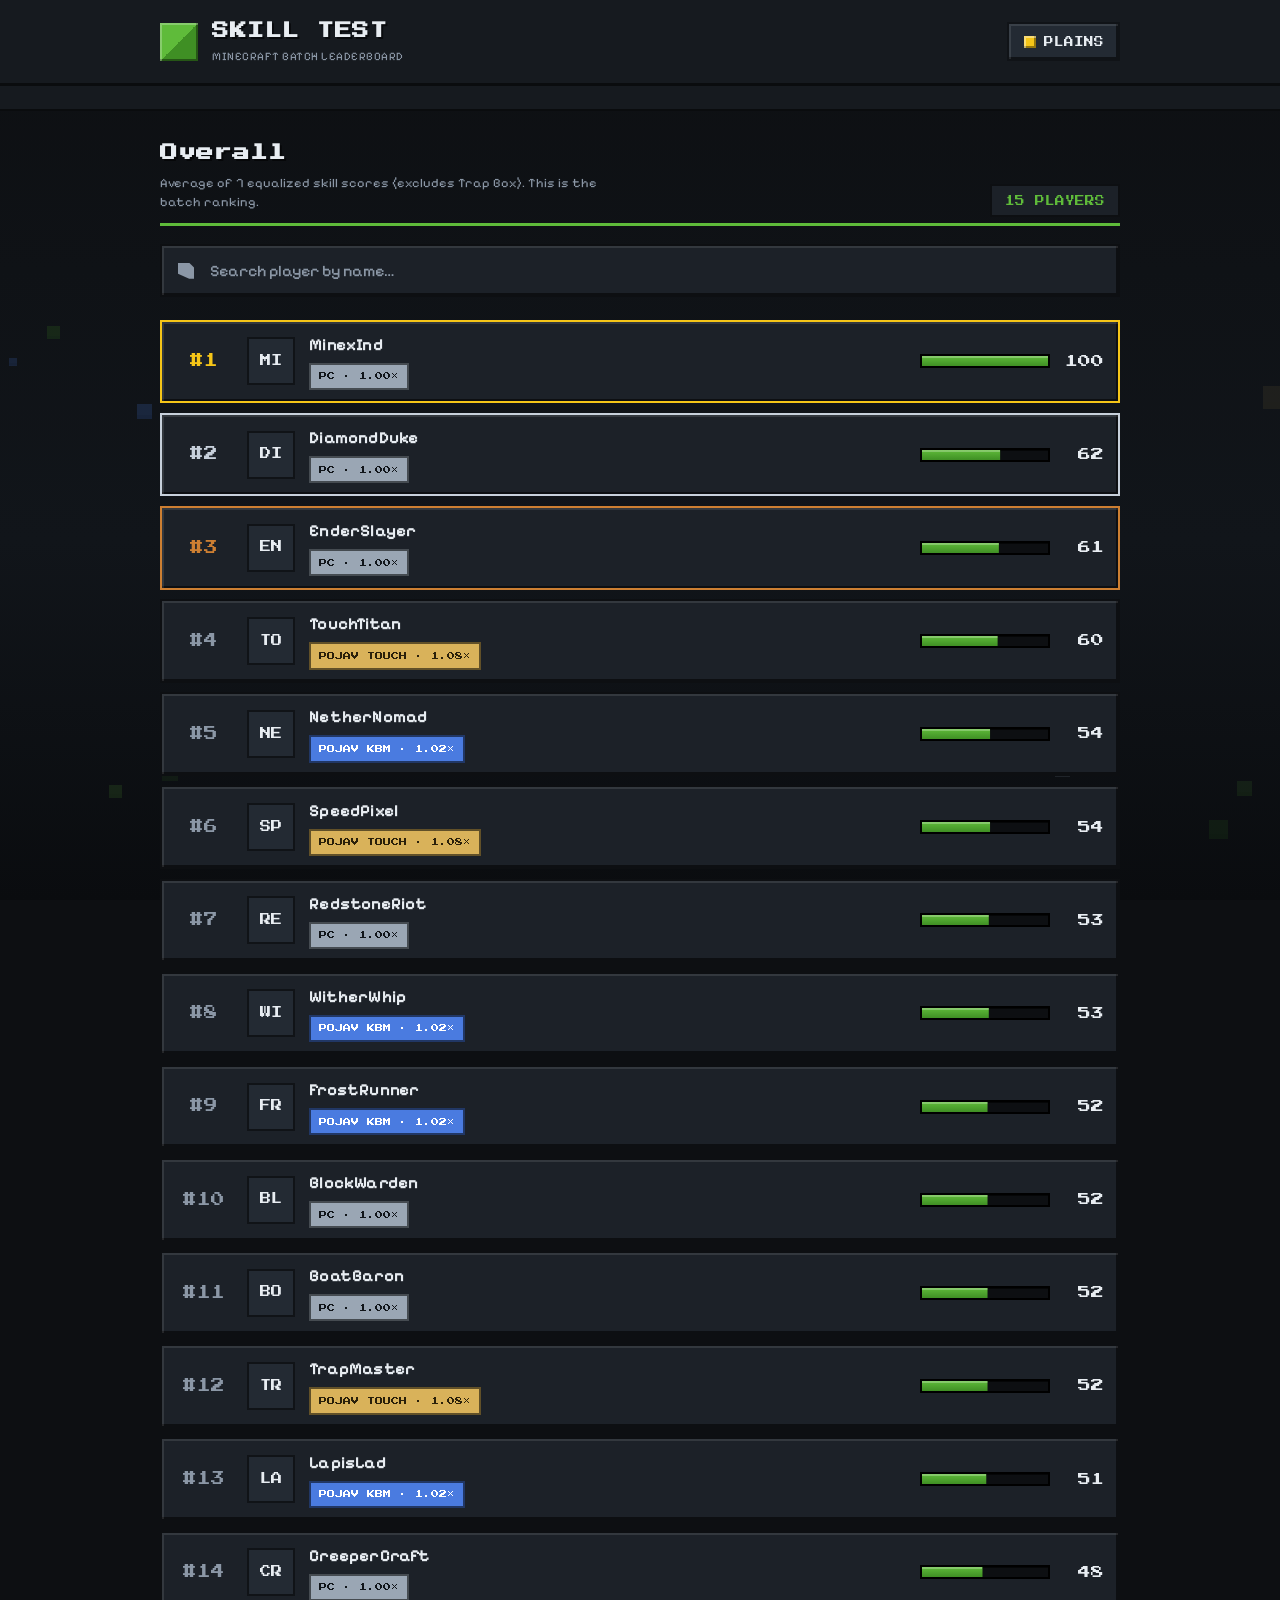
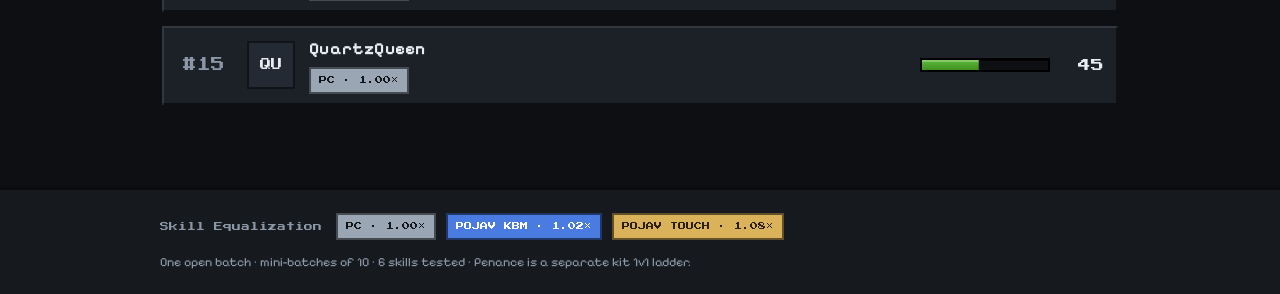
==== commit c665a078: "Bump CSS cache-buster to v4" ====
--- a/index.html
+++ b/index.html
@@ -8,7 +8,7 @@
   <link rel="preconnect" href="https://fonts.googleapis.com">
   <link rel="preconnect" href="https://fonts.gstatic.com" crossorigin>
   <link href="https://fonts.googleapis.com/css2?family=Press+Start+2P&family=Pixelify+Sans:wght@400;500;600;700&display=swap" rel="stylesheet">
-  <link rel="stylesheet" href="./styles.css?v=3">
+  <link rel="stylesheet" href="./styles.css?v=4">
 </head>
 <body>
   <canvas id="bg-canvas" aria-hidden="true"></canvas>
--- a/styles.css
+++ b/styles.css
@@ -22,8 +22,6 @@
   --sand: #d9b25a;
   --stone: #9aa6b4;
   --danger: #e0533d;
-  --tab: #171b21;
-  --tab-hover: #232a33;
   --shadow: 0 10px 30px rgba(0, 0, 0, 0.45);
   --font-pixel: "Press Start 2P", monospace;
   --font-body: "Pixelify Sans", "Inter", system-ui, -apple-system, sans-serif;
@@ -41,8 +39,6 @@
   --text-dim: #5c6b54;
   --grass: #3f8f24;
   --grass-dk: #2f6e1a;
-  --tab: #e4e9dc;
-  --tab-hover: #f3f6ef;
   --shadow: 0 10px 30px rgba(60, 80, 50, 0.25);
 }
 
@@ -152,87 +148,42 @@
 }
 [data-theme="light"] .theme-toggle .theme-icon { background: #f2c94c; border-radius: 50% !important; }
 
-/* ---------- Category nav (inventory tab strip) ---------- */
+/* ---------- Category nav ---------- */
 .cat-nav {
   position: relative;
   z-index: 2;
   background: var(--panel);
-  border-bottom: 3px solid var(--line-dark);
+  border-bottom: 2px solid var(--line-dark);
 }
 .cat-scroll {
   display: flex;
-  gap: 0;
+  gap: 0.5rem;
   overflow-x: auto;
-  padding: 0;
+  padding: 0.7rem 0;
   scrollbar-width: thin;
-  scrollbar-color: var(--line-dark) transparent;
-}
-.cat-scroll::-webkit-scrollbar { height: 6px; }
-.cat-scroll::-webkit-scrollbar-track { background: transparent; }
-.cat-scroll::-webkit-scrollbar-thumb { background: var(--line-dark); }
-
-/* One connected bar: tabs are flush, no per-tab border, no bevel.
-   Inactive tabs sit recessed; the active one reads as raised. */
+}
 .cat-tab {
-  position: relative;
   flex: 0 0 auto;
   font-family: var(--font-pixel);
   font-size: 0.55rem;
   letter-spacing: 0.3px;
   color: var(--text-dim);
-  background: var(--tab);
-  border: 0;
-  margin: 0;
-  padding: 1.05rem 1.25rem;
+  background: var(--slot);
+  border: 2px solid var(--line-dark);
+  padding: 0.7rem 0.8rem;
   cursor: pointer;
   white-space: nowrap;
   text-transform: uppercase;
-  box-shadow: inset 0 3px 0 rgba(0, 0, 0, 0.28);
-  transition: color 0.12s ease, background 0.12s ease, box-shadow 0.12s ease;
-}
-
-/* Seam between tabs — inset from top and bottom so it reads as a
-   divider inside one bar, not as a box around each tab. */
-.cat-tab::before {
-  content: "";
-  position: absolute;
-  top: 26%;
-  bottom: 26%;
-  right: 0;
-  width: 2px;
-  background: var(--line-dark);
-}
-.cat-tab:last-child::before,
-.cat-tab.active::before,
-.cat-tab.active + .cat-tab::before { display: none; }
-
-.cat-tab:hover {
-  color: var(--text);
-  background: var(--tab-hover);
-  box-shadow: inset 0 3px 0 rgba(0, 0, 0, 0.18);
-}
-.cat-tab:focus-visible {
-  outline: 2px solid var(--grass);
-  outline-offset: -5px;
-}
-
+  transition: color 0.12s ease, background 0.12s ease, transform 0.08s ease;
+}
+.cat-tab:hover { color: var(--text); transform: translateY(-1px); }
 .cat-tab.active {
-  z-index: 1;
   color: #0d0f12;
   background: var(--grass);
+  border-color: var(--grass-dk);
   text-shadow: none;
-  box-shadow:
-    inset 0 3px 0 rgba(255, 255, 255, 0.32),
-    inset 0 -3px 0 var(--grass-dk);
-}
-[data-theme="light"] .cat-tab { box-shadow: inset 0 3px 0 rgba(70, 90, 60, 0.16); }
-[data-theme="light"] .cat-tab:hover { box-shadow: inset 0 3px 0 rgba(70, 90, 60, 0.10); }
-[data-theme="light"] .cat-tab.active {
-  color: #fff;
-  box-shadow:
-    inset 0 3px 0 rgba(255, 255, 255, 0.35),
-    inset 0 -3px 0 var(--grass-dk);
-}
+}
+[data-theme="light"] .cat-tab.active { color: #fff; }
 
 /* ---------- Main ---------- */
 .main { position: relative; z-index: 2; padding: 1.8rem 0 3rem; }
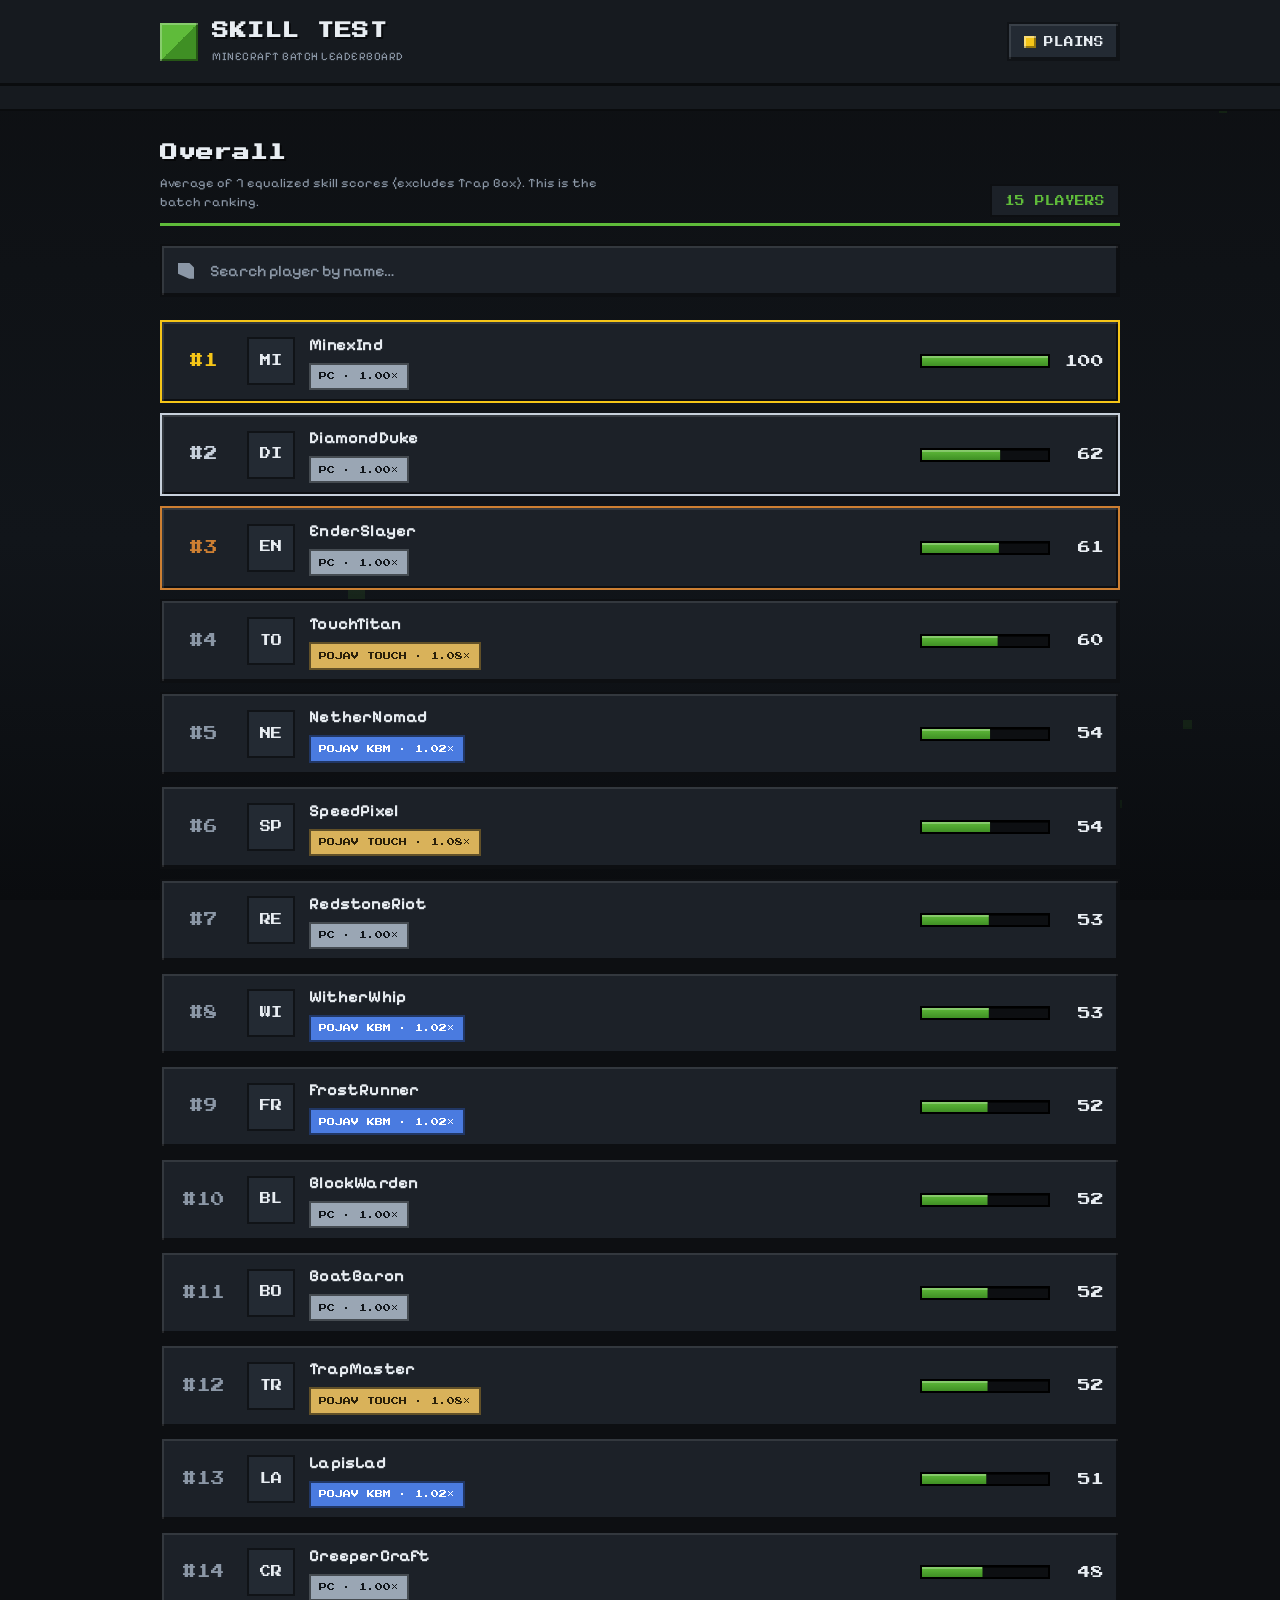
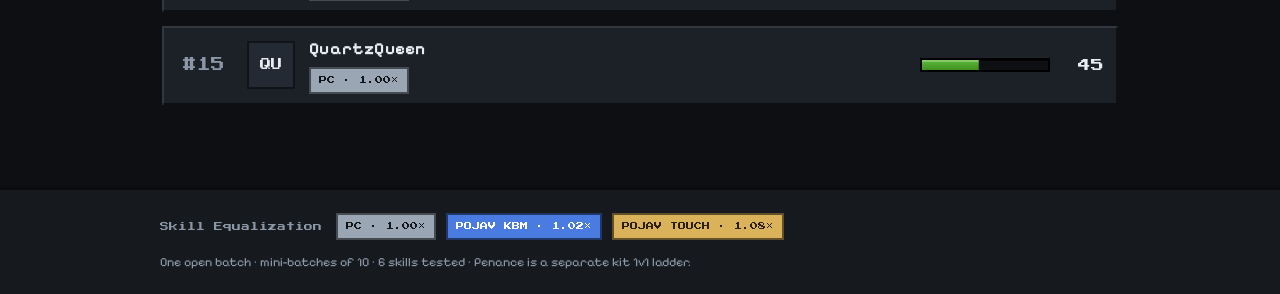
==== commit 3447b669: "Remove CSS cache-buster — GitHub Pages handles caching" ====
--- a/index.html
+++ b/index.html
@@ -8,7 +8,7 @@
   <link rel="preconnect" href="https://fonts.googleapis.com">
   <link rel="preconnect" href="https://fonts.gstatic.com" crossorigin>
   <link href="https://fonts.googleapis.com/css2?family=Press+Start+2P&family=Pixelify+Sans:wght@400;500;600;700&display=swap" rel="stylesheet">
-  <link rel="stylesheet" href="./styles.css?v=4">
+  <link rel="stylesheet" href="./styles.css">
 </head>
 <body>
   <canvas id="bg-canvas" aria-hidden="true"></canvas>
